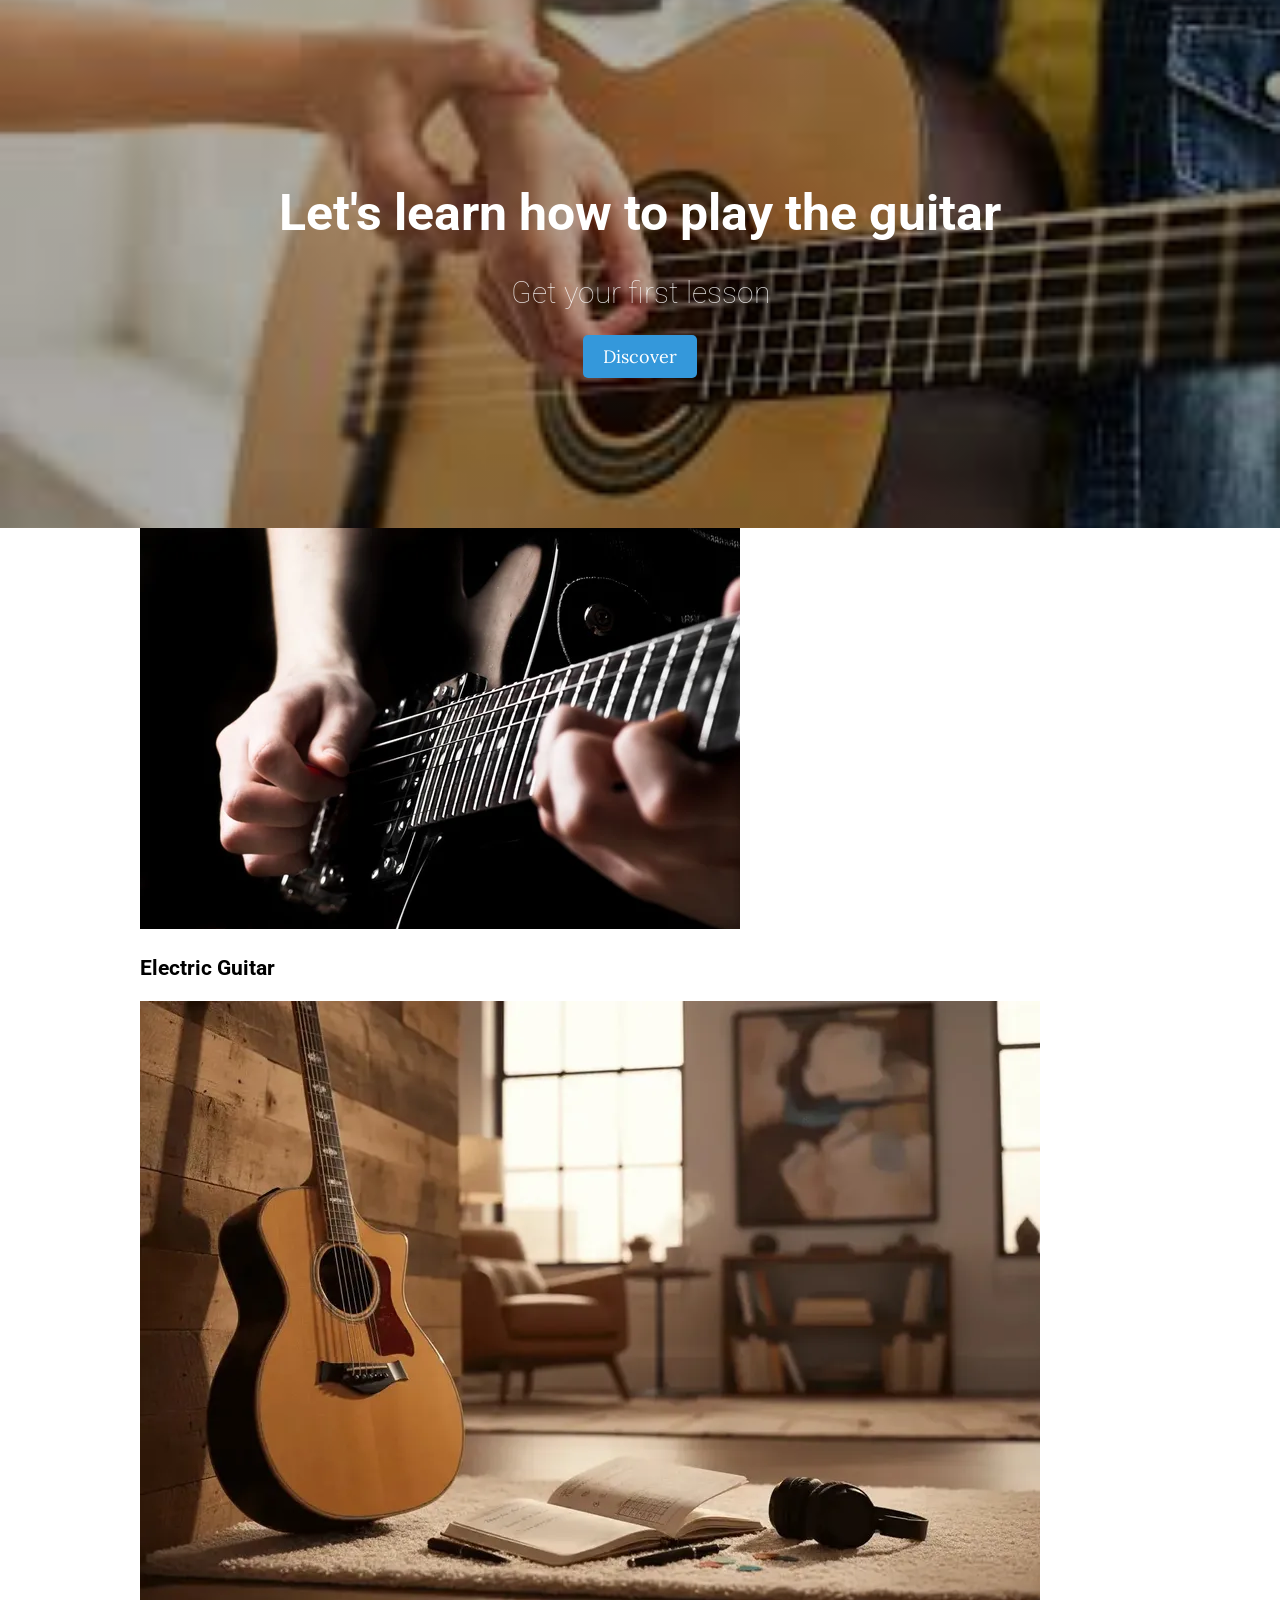
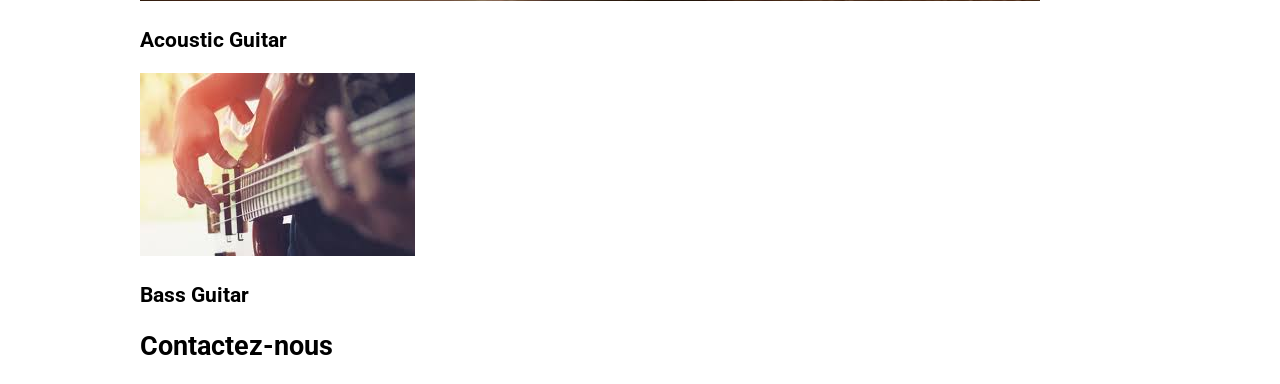
==== my-startup/index.html @ 6f7b5066 "Add files via upload" ====
<!DOCTYPE html>
<html lang="fr">
  <head>
    <meta charset="UTF-8">
    <meta name="viewport" content="width=device-width, initial-scale=1.0">
    <title>My Startup</title>
    <link rel="stylesheet" href="css/style.css">
  </head>
  <body>

    <!-- Banner -->
    <div class="banner">
      <div class="container">
        <h1>Let's learn how to play the guitar</h1>
        <h2>Get your first lesson</h2>
        <a href="" class="btn-blue">Discover</a>
      </div>
    </div>

    <!-- Grille de cards -->
    <div class="container">
      <div class="cards">

        <div class="card">
          <img src="images/electric guitar.jpg" alt="Paris">
          <h3>Electric Guitar</h3>
        </div>

        <div class="card">
          <img src="images/acoustic guitar.jpg" alt="London">
          <h3>Acoustic Guitar</h3>
        </div>

        <div class="card">
          <img src="images/bass guitar.jpg" alt="Berlin">
          <h3>Bass Guitar</h3>
        </div>

      </div>
    </div>

    <!-- Formulaire Typeform -->
    <div class="container">
      <h2>Contactez-nous</h2>
      <div data-tf-live="01KMX0AF0N2NT7P7BZZPREY8KE"></div>
    </div>
  </body>
  <script src="//embed.typeform.com/next/embed.js"></script>
</html>
---- my-startup/css/style.css ----
/* Importing Google fonts */
@import url("https://fonts.googleapis.com/css?family=Lora:400,700|Roboto:300,400,700");

/* Importing component files */
@import url("components/avatar.css");
@import url("components/banner.css");
@import url("components/button.css");

/* General style */
body {
  font-family: 'Lora', serif;
  font-size: 18px;
  margin: 0px;
}

h1, h2, h3 {
  font-family: 'Roboto', sans-serif;
  font-weight: bold;
}

a {
  text-decoration: none;
}

.container {
  width: 1000px;
  margin: 0 auto;
}
@import url("components/card.css");
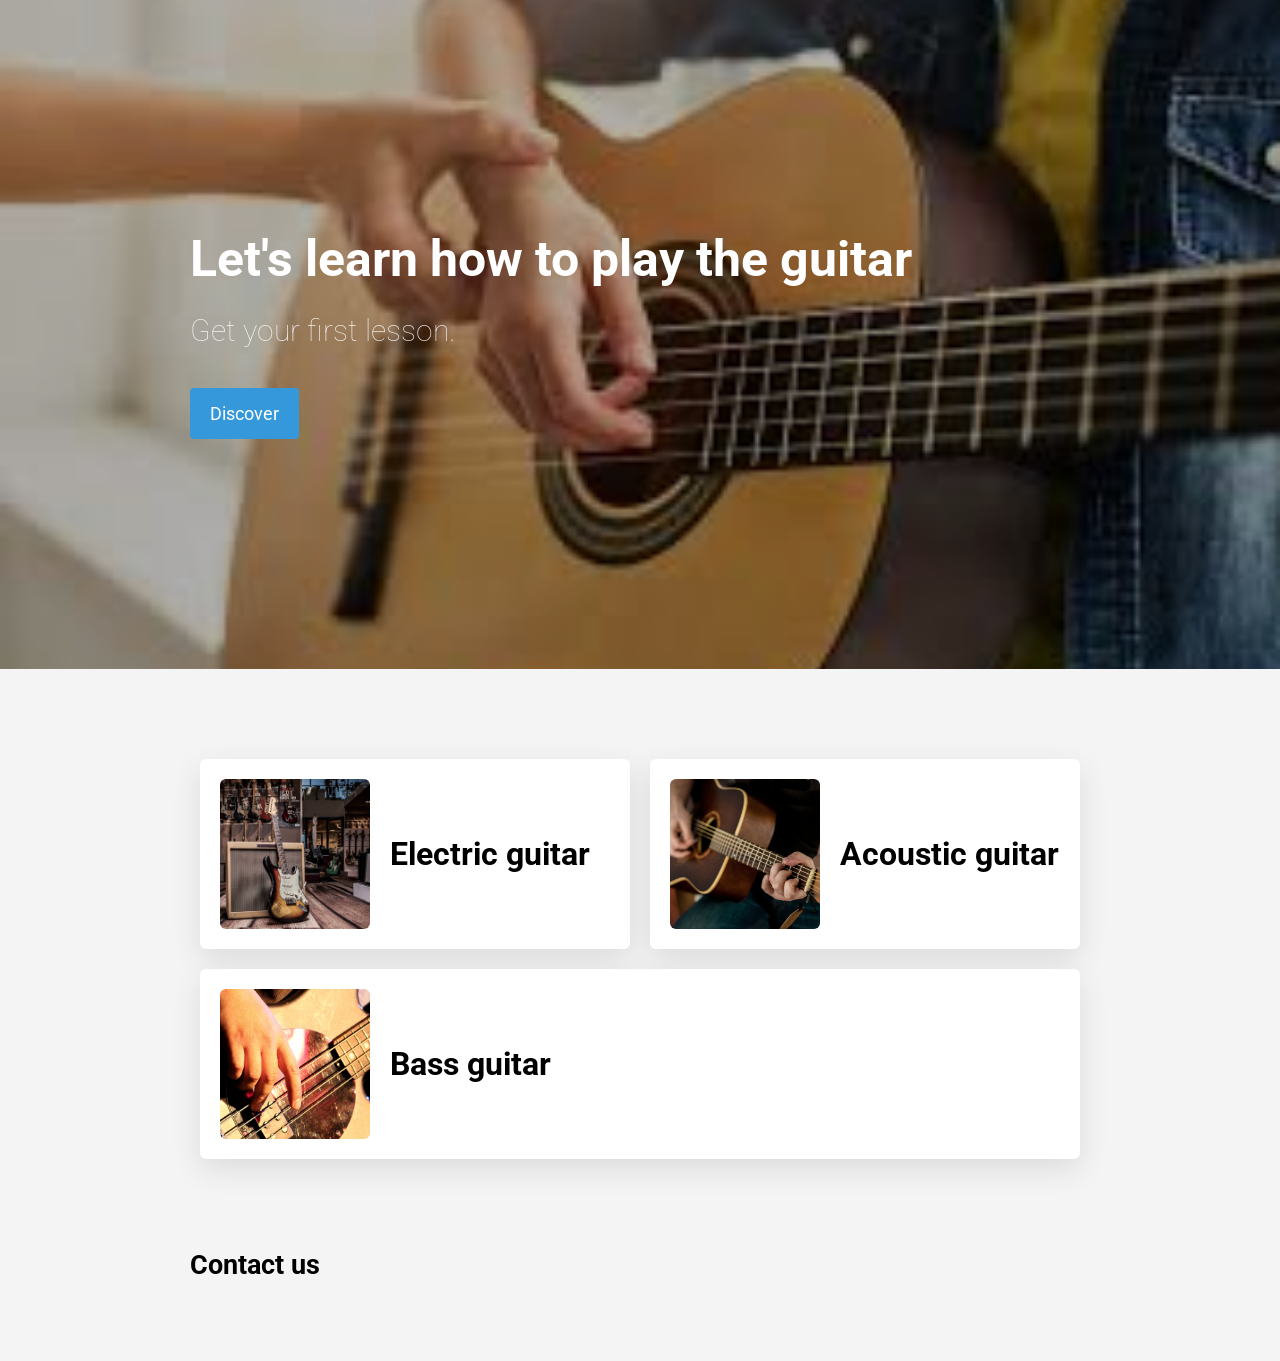
==== commit 40ffbc75: "Add files via upload" ====
--- a/my-startup/index.html
+++ b/my-startup/index.html
@@ -1,48 +1,42 @@
-
 <!DOCTYPE html>
-<html lang="fr">
+<html>
   <head>
     <meta charset="UTF-8">
-    <meta name="viewport" content="width=device-width, initial-scale=1.0">
     <title>My Startup</title>
+    <meta name="description" content="A website for my startup project">
     <link rel="stylesheet" href="css/style.css">
   </head>
+
   <body>
-
-    <!-- Banner -->
     <div class="banner">
       <div class="container">
         <h1>Let's learn how to play the guitar</h1>
-        <h2>Get your first lesson</h2>
-        <a href="" class="btn-blue">Discover</a>
+        <h2>Get your first lesson.</h2>
+        <a href="#apply-section" class="btn-blue">Discover</a>
       </div>
     </div>
 
-    <!-- Grille de cards -->
     <div class="container">
       <div class="cards">
-
         <div class="card">
-          <img src="images/electric guitar.jpg" alt="Paris">
-          <h3>Electric Guitar</h3>
+          <img src="images/electricguitar.jpg" alt="Electric guitar">
+          <h3>Electric guitar</h3>
         </div>
-
         <div class="card">
-          <img src="images/acoustic guitar.jpg" alt="London">
-          <h3>Acoustic Guitar</h3>
+          <img src="images/acousticguitar.jpg" alt="Acoustic guitar">
+          <h3>Acoustic guitar</h3>
         </div>
-
         <div class="card">
-          <img src="images/bass guitar.jpg" alt="Berlin">
-          <h3>Bass Guitar</h3>
+          <img src="images/bassguitar.jpg" alt="Bass guitar">
+          <h3>Bass guitar</h3>
         </div>
-
       </div>
     </div>
 
-    <!-- Formulaire Typeform -->
+
+ <!-- Formulaire Typeform -->
     <div class="container">
-      <h2>Contactez-nous</h2>
+      <h2>Contact us</h2>
       <div data-tf-live="01KMX0AF0N2NT7P7BZZPREY8KE"></div>
     </div>
   </body>
--- a/my-startup/css/style.css
+++ b/my-startup/css/style.css
@@ -1,16 +1,16 @@
-/* Importing Google fonts */
 @import url("https://fonts.googleapis.com/css?family=Lora:400,700|Roboto:300,400,700");
 
-/* Importing component files */
 @import url("components/avatar.css");
 @import url("components/banner.css");
 @import url("components/button.css");
+@import url("components/container.css");
+@import url("components/card.css");
 
-/* General style */
 body {
   font-family: 'Lora', serif;
   font-size: 18px;
   margin: 0px;
+  background-color: #f4f4f4;
 }
 
 h1, h2, h3 {
@@ -21,9 +21,4 @@
 a {
   text-decoration: none;
 }
-
-.container {
-  width: 1000px;
-  margin: 0 auto;
-}
-@import url("components/card.css");+@import url("components/card.css")
